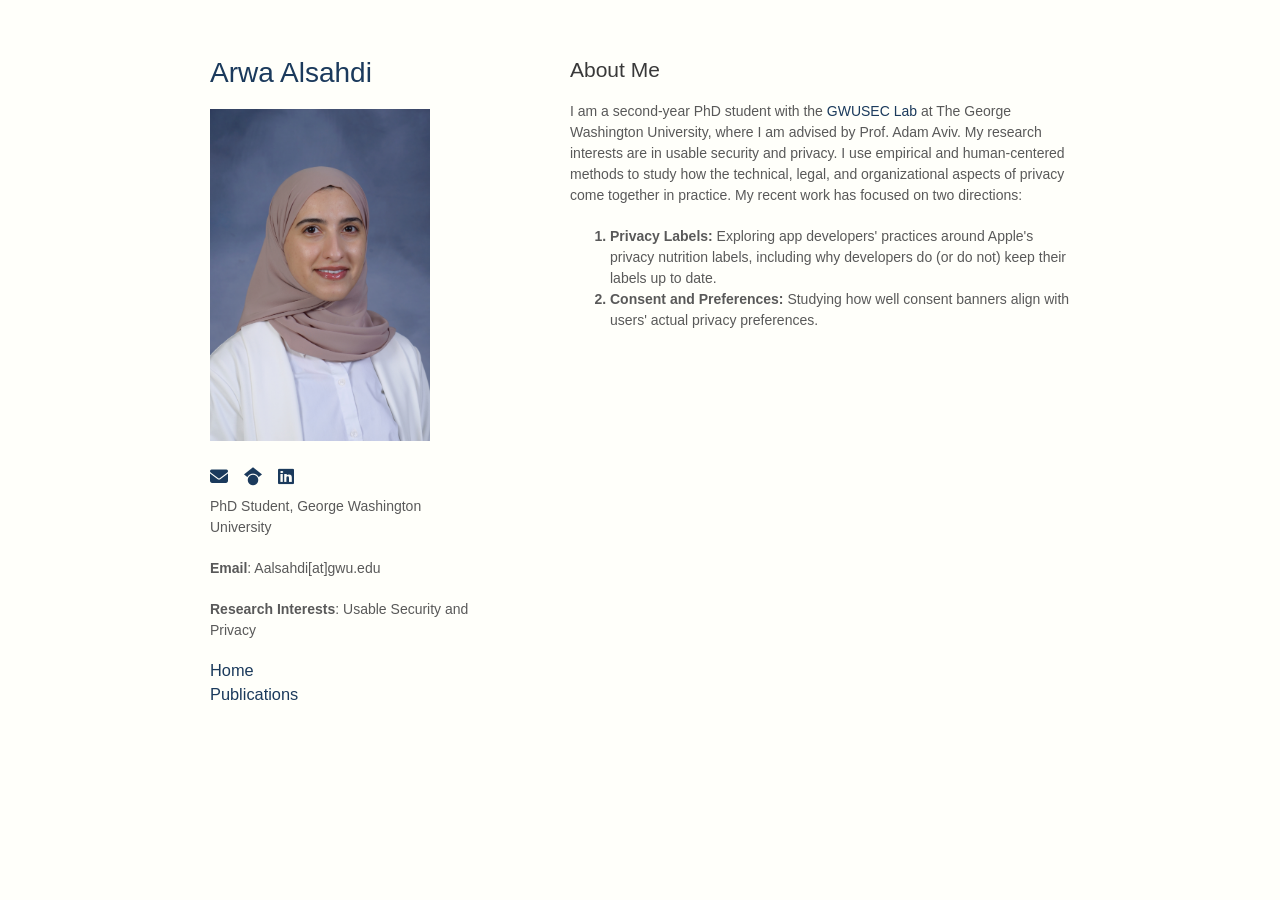
==== index.html @ 9a06904c "style" ====
<!doctype html>
<html>
<head>
  <meta charset="utf-8">
  <meta http-equiv="X-UA-Compatible" content="chrome=1">
  <title>Arwa Alsahdi</title>
  <link rel="stylesheet" href="style.css">
  <link rel="stylesheet" href="https://cdnjs.cloudflare.com/ajax/libs/font-awesome/6.5.2/css/all.min.css">
  <meta name="viewport" content="width=device-width">
</head>

<body>
<div class="wrapper">
  <header>
    <h1><a href="index.html">Arwa Alsahdi</a></h1>
    <img src="images/arwa.jpg" alt="Arwa Alsahdi" width="220"><br><br>

    <a href="mailto:Aalsahdi@gwu.edu" class="fa fa-solid fa-envelope" target="_blank" title="Email"></a>
    <a href="https://scholar.google.com/citations?view_op=list_works&hl=en&hl=en&user=JZW0MaYAAAAJ" class="fa fa-brands fa-google-scholar" target="_blank" title="Google Scholar"></a>
    <a href="https://www.linkedin.com/in/arwa-alsahdi-499a66151" class="fa-brands fa-linkedin" target="_blank" title="LinkedIn"></a>

    <p>PhD Student, George Washington University</p>
    <p><b>Email</b>: Aalsahdi[at]gwu.edu</p>
    <p><b>Research Interests</b>: Usable Security and Privacy</p>

    <h3><p class="view"><a href="index.html">Home</a></p></h3>
    <h3><p class="view"><a href="publications.html">Publications</a></p></h3>
  </header>

  <section>
    <h2>About Me</h2>
    <p>
      I am a second-year PhD student with the <a href="https://gwusec.seas.gwu.edu/" target="_blank">GWUSEC Lab</a> at The George Washington University, where I am advised by Prof. Adam Aviv.
      My research interests are in usable security and privacy. I use empirical and human-centered methods to study how
      the technical, legal, and organizational aspects of privacy come together in practice. My recent work has focused on
      two directions:<br>
      <ol>
        <li><b>Privacy Labels:</b> Exploring app developers' practices around Apple's privacy nutrition labels, including why developers do (or do not) keep their labels up to date.</li>
        <li><b>Consent and Preferences:</b> Studying how well consent banners align with users' actual privacy preferences.</li>
      </ol>
    </p>
  </section>
</div>
<script src="script.js"></script>
</body>
</html>
---- style.css ----
body {
  background-color: #FFFFFA;
  padding: 50px;
  font: 14px/1.5 -apple-system, BlinkMacSystemFont, "Segoe UI", Roboto, Oxygen, Ubuntu, Cantarell, "Fira Sans", "Droid Sans", "Helvetica Neue", Arial, sans-serif, "Apple Color Emoji", "Segoe UI Emoji", "Segoe UI Symbol";
  color: #595959;
  font-weight: 400;
}

h1, h2, h3, h4, h5, h6 {
  color: #222;
  margin: 0 0 20px;
}

p, ul, ol, table, pre, dl {
  margin: 0 0 20px;
}

h1, h2, h3 {
  line-height: 1.1;
}

h1 {
  font-size: 28px;
  font-weight: 500;
}

h2 {
  color: #393939;
  font-weight: 500;
}

h3, h4, h5, h6 {
  color: #494949;
  font-weight: 500;
}

a {
  color: #1B3A5C;
  text-decoration: none;
}

a:hover {
  color: #4A90D9;
}

a small {
  font-size: 11px;
  color: #777;
  margin-top: -0.3em;
  display: block;
}

a:hover small {
  color: #777;
}

.wrapper {
  width: 860px;
  margin: 0 auto;
}

img {
  max-width: 100%;
}

header {
  width: 270px;
  float: left;
  position: fixed;
  -webkit-font-smoothing: subpixel-antialiased;
}

header .fa,
header .fa-brands {
  display: inline-block;
  margin-right: 12px;
  margin-bottom: 10px;
  font-size: 18px;
  color: #1B3A5C;
}

header .fa:hover,
header .fa-brands:hover {
  color: #4A90D9;
}

header h3 {
  margin: 0;
}

header p.view {
  margin: 0 0 6px;
}

section {
  width: 500px;
  float: right;
  padding-bottom: 50px;
}

section ol li::marker {
  font-weight: bold;
}

hr {
  border: 0;
  background: #e5e5e5;
  height: 1px;
  margin: 0 0 20px;
}

small {
  font-size: 11px;
}

.pub-title {
  color: #222;
}

.pub-link {
  font-size: 12px;
  margin-right: 8px;
}

footer {
  width: 270px;
  float: left;
  position: fixed;
  bottom: 50px;
  -webkit-font-smoothing: subpixel-antialiased;
}

@media print, screen and (max-width: 960px) {
  div.wrapper {
    width: auto;
    margin: 0;
  }

  header, section, footer {
    float: none;
    position: static;
    width: auto;
  }

  header {
    padding-right: 320px;
  }

  section {
    border: 1px solid #e5e5e5;
    border-width: 1px 0;
    padding: 20px 0;
    margin: 0 0 20px;
  }
}

@media print, screen and (max-width: 720px) {
  body {
    word-wrap: break-word;
  }

  header {
    padding: 0;
  }
}

@media print, screen and (max-width: 480px) {
  body {
    padding: 15px;
  }
}

@media print {
  body {
    padding: 0.4in;
    font-size: 12pt;
    color: #444;
  }
}
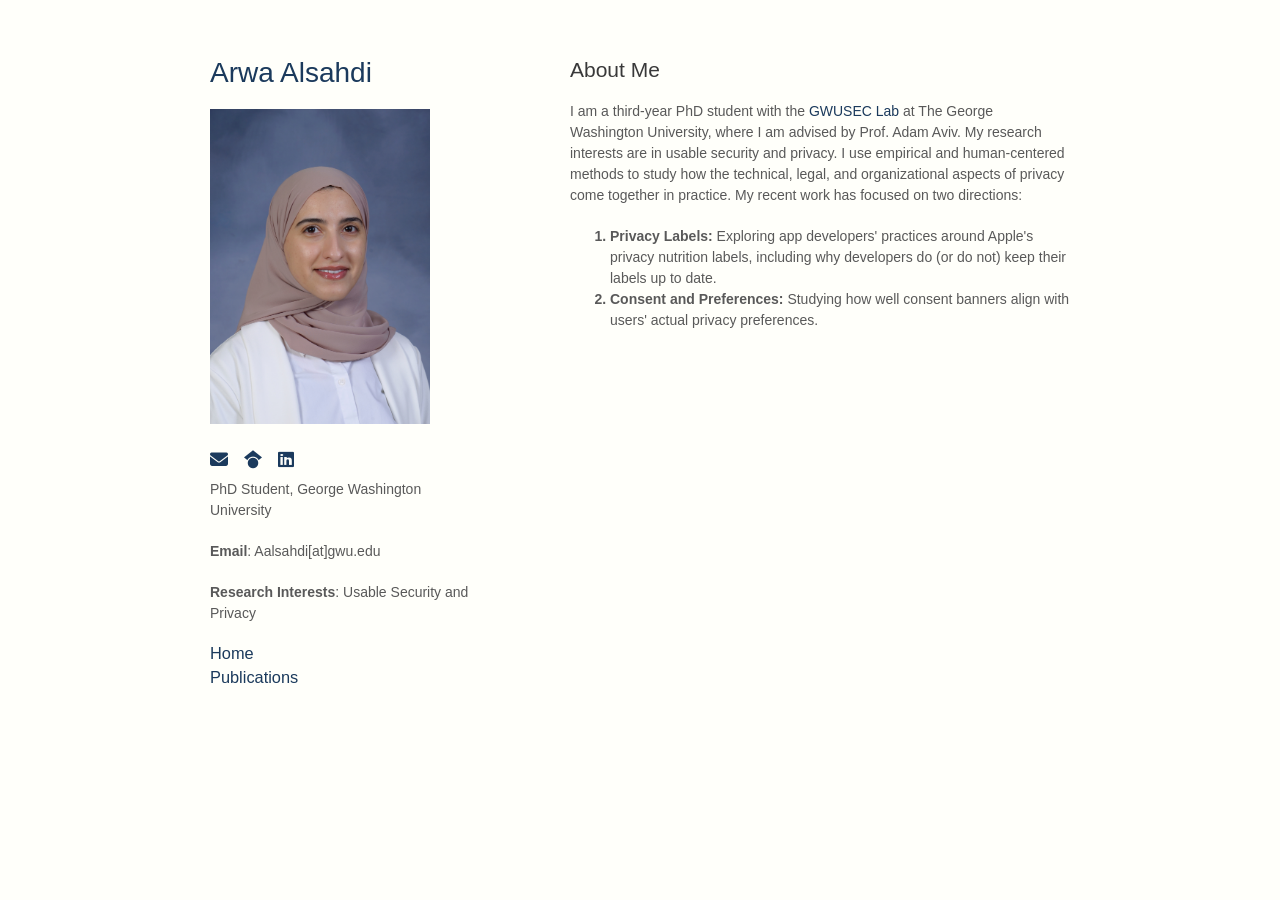
==== commit 02c0b0ea: "." ====
--- a/index.html
+++ b/index.html
@@ -30,7 +30,7 @@
   <section>
     <h2>About Me</h2>
     <p>
-      I am a second-year PhD student with the <a href="https://gwusec.seas.gwu.edu/" target="_blank">GWUSEC Lab</a> at The George Washington University, where I am advised by Prof. Adam Aviv.
+      I am a third-year PhD student with the <a href="https://gwusec.seas.gwu.edu/" target="_blank">GWUSEC Lab</a> at The George Washington University, where I am advised by Prof. Adam Aviv.
       My research interests are in usable security and privacy. I use empirical and human-centered methods to study how
       the technical, legal, and organizational aspects of privacy come together in practice. My recent work has focused on
       two directions:<br>
